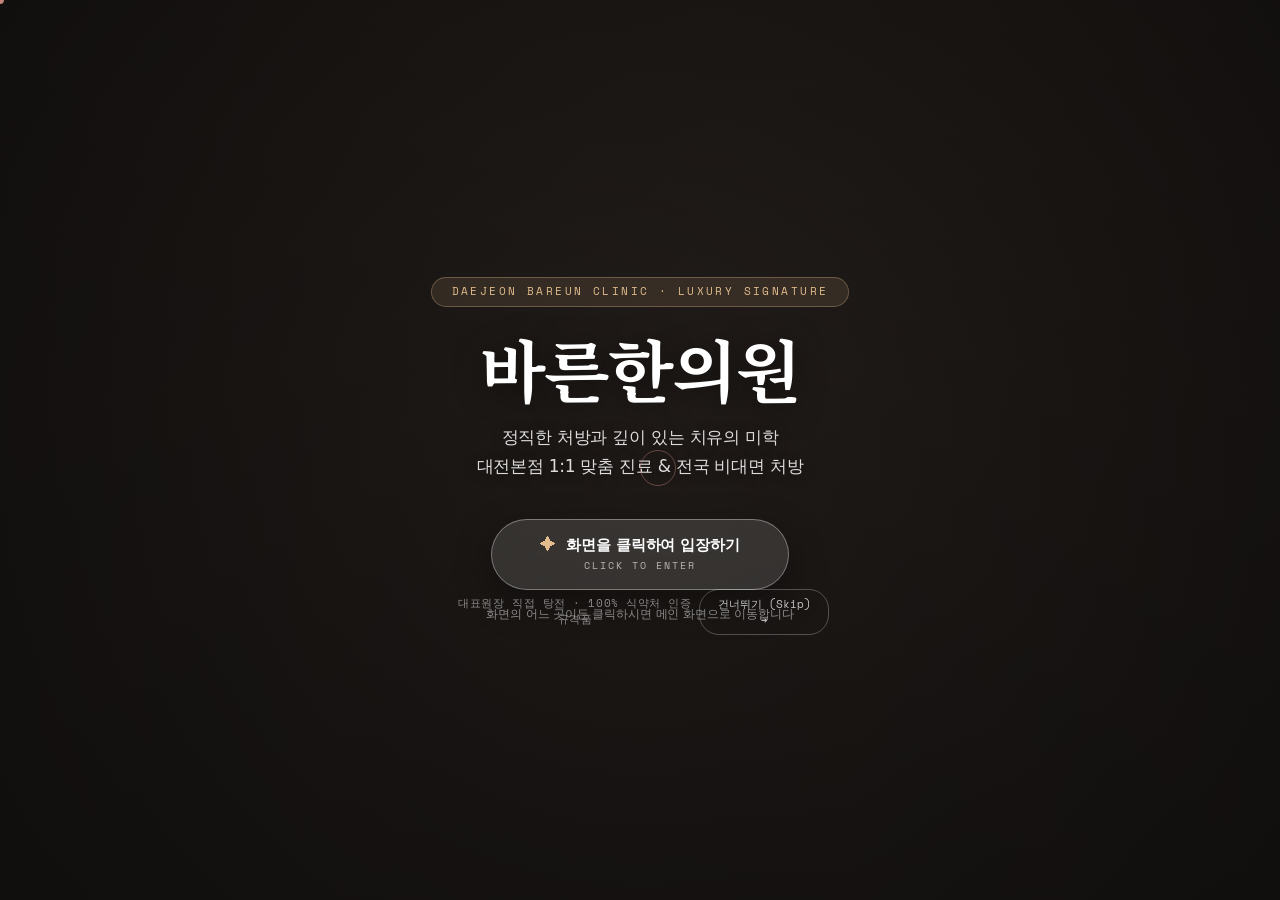
==== index.html @ 9ea1546a "feat: Bareun Clinic luxury homepage with cinematic video intro, responsive cards and Astra template" ====
<!DOCTYPE html>
<html lang="ko">
<head>
  <meta charset="UTF-8">
  <meta name="viewport" content="width=device-width, initial-scale=1.0">
  <title>바른한의원 대전본점 — BAREUN CLINIC High-End</title>
  <link rel="icon" href="https://framerusercontent.com/images/T9Y2v9h5BFE7g3Jmw9iWd4WngyQ.svg">
  
  <!-- Typography Fonts (Pretendard, Noto Serif KR, Space Grotesk, Space Mono) -->
  <link rel="preconnect" href="https://fonts.googleapis.com">
  <link rel="preconnect" href="https://fonts.gstatic.com" crossorigin>
  <link rel="stylesheet" as="style" crossorigin href="https://cdn.jsdelivr.net/gh/orioncactus/pretendard@v1.3.9/dist/web/static/pretendard.min.css" />
  <link href="https://fonts.googleapis.com/css2?family=Noto+Serif+KR:wght@400;500;600;700;900&family=Space+Grotesk:wght@400;500;600;700&family=Space+Mono:wght@400;700&display=swap" rel="stylesheet">
  
  <link rel="stylesheet" href="style.css">
</head>
<body class="theme-light">

  <!-- =========================================================================
       [인트로 전체화면 동영상 스플래시]
       메인 페이지 진입 전 동영상 재생 및 클릭 시 부드러운 전환
       ========================================================================= -->
  <section id="intro-splash" class="intro-splash" aria-label="바른한의원 시네마틱 인트로">
    <!-- 배경 비디오 레이어 -->
    <div class="intro-media-wrap">
      <video id="intro-video" class="intro-video" autoplay muted loop playsinline preload="auto">
        <source id="intro-video-src" src="http://bareunhaniwon.com/wp-content/uploads/2026/09/intro.mp4" type="video/mp4">
      </video>
      <div class="intro-overlay-scrim"></div>
    </div>

    <!-- 인트로 중앙 브랜드 & 입장 안내 -->
    <div class="intro-content">
      <div class="intro-badge-wrap">
        <span class="intro-badge">DAEJEON BAREUN CLINIC · LUXURY SIGNATURE</span>
      </div>

      <h1 class="intro-brand-title">바른한의원</h1>
      <p class="intro-brand-subtitle">
        정직한 처방과 깊이 있는 치유의 미학<br>
        대전본점 1:1 맞춤 진료 & 전국 비대면 처방
      </p>

      <div class="intro-action-zone">
        <button id="intro-enter-btn" class="intro-enter-btn" aria-label="메인 페이지로 입장하기">
          <div class="enter-main-row">
            <span class="enter-sparkle">✦</span>
            <span class="enter-text">화면을 클릭하여 입장하기</span>
          </div>
          <span class="enter-subtext">CLICK TO ENTER</span>
        </button>
        <p class="intro-instruction">화면의 어느 곳이든 클릭하시면 메인 화면으로 이동합니다</p>
      </div>

      <div class="intro-bottom-meta">
        <span class="intro-director">대표원장 직접 탕전 · 100% 식약처 인증 규격품</span>
        <button id="intro-skip-btn" class="intro-skip-btn">건너뛰기 (Skip) ➔</button>
      </div>
    </div>
  </section>

  <!-- Custom Difference Blend Mode Cursor -->
  <div id="custom-cursor" class="cursor"></div>
  <div id="cursor-follower" class="cursor-follower"></div>

  <!-- Ambient Atmospheric Glow (Warm & Feminine Luxury - No Grid Lines) -->
  <div class="ambient-glow-layer" aria-hidden="true">
    <div class="glow-orb glow-orb-1"></div>
    <div class="glow-orb glow-orb-2"></div>
    <div class="glow-orb glow-orb-3"></div>
  </div>

  <!-- Top Fixed HUD Header -->
  <header class="hud-header">
    <div class="header-left">
      <div class="brand-group">
        <a href="#" class="brand-title" data-hover="magnetic">바른한의원</a>
        <span class="hud-divider">/</span>
        <span class="hud-tag">대전본점 · BAREUN CLINIC</span>
      </div>
      <div class="hud-status">
        <span class="status-dot"></span>
        <span class="hud-tag">비대면 처방 접수 중 (Available)</span>
      </div>
    </div>

    <div class="header-right">
      <div class="hud-item time-widget" id="time-display" title="대전본점 현재 진료 시간">
        <span class="hud-label">DAEJEON</span>
        <span class="time-value" id="current-time">21:10</span>
      </div>
      
      <button class="hud-btn audio-toggle" id="audio-toggle" aria-label="Toggle sound">
        <span class="sound-wave">
          <span class="bar"></span>
          <span class="bar"></span>
          <span class="bar"></span>
        </span>
        <span class="audio-status-text">Sound: <strong id="audio-state">Off</strong></span>
      </button>

      <button class="hud-btn menu-btn" id="menu-toggle" aria-label="Open Menu">
        <span class="menu-text">진료 안내 & 예약</span>
        <div class="hamburger-icon">
          <span></span>
          <span></span>
        </div>
      </button>
    </div>
  </header>

  <!-- Main Viewport Canvas -->
  <main class="main-stage">
    
    <!-- Active Project Meta HUD (Floating Top Info) -->
    <section class="active-project-hud">
      <div class="project-hud-grid">
        <div class="hud-block project-index-block">
          <span class="hud-meta-label">Signature Care</span>
          <h2 class="active-index" id="active-index">/00</h2>
        </div>

        <div class="hud-block project-title-block">
          <span class="hud-meta-label" id="active-client">비대면 특화 다이어트 한약</span>
          <h1 class="active-title" id="active-title">식욕제로 다이어트</h1>
          <p class="active-role" id="active-role">비대면 1:1 맞춤 전화 처방 & 전국 당일 발송</p>
        </div>

        <div class="hud-block project-awards-block">
          <span class="hud-meta-label">Clinical Highlights</span>
          <div class="awards-ticker" id="active-awards">
            누적 처방 50,000건+ · 100% 개별 체질 맞춤 탕전 · 전국 비대면 진료 가능
          </div>
        </div>

        <div class="hud-block project-desc-block">
          <span class="hud-meta-label">Program <span id="active-year">TELEMEDICINE</span></span>
          <p class="active-description" id="active-desc">
            굶지 않고 자연스럽게 식탐을 억제하며 체질별 대사율을 끌어올리는 바른한의원만의 시그니처 다이어트 탕약. 내원 없이 전화 상담 후 집 앞까지 안전하게 직배송됩니다.
          </p>
        </div>
      </div>
    </section>

    <!-- Project Reel / Card Carousel -->
    <div class="carousel-container" id="carousel-container">
      <div class="carousel-track" id="carousel-track">
        <!-- Injected via JavaScript -->
      </div>
    </div>

    <!-- Carousel Controls & Scroll Prompt -->
    <div class="carousel-nav-dock">
      <button class="nav-arrow prev-btn" id="prev-btn" aria-label="이전 진료 과목">
        <svg width="18" height="18" viewBox="0 0 24 24" fill="none" stroke="currentColor" stroke-width="2">
          <path d="M19 12H5M12 19l-7-7 7-7"/>
        </svg>
      </button>
      
      <div class="carousel-progress-bar">
        <div class="progress-fill" id="progress-fill"></div>
      </div>

      <button class="nav-arrow next-btn" id="next-btn" aria-label="다음 진료 과목">
        <svg width="18" height="18" viewBox="0 0 24 24" fill="none" stroke="currentColor" stroke-width="2">
          <path d="M5 12h14M12 5l7 7-7 7"/>
        </svg>
      </button>
    </div>

  </main>

  <!-- Bottom Fixed HUD Footer -->
  <footer class="hud-footer">
    <div class="footer-left">
      <span class="counter-display">
        <span id="current-counter">01</span>
        <span class="counter-slash">/</span>
        <span id="total-counter">04</span>
      </span>
      <span class="hud-divider">·</span>
      <span class="scroll-hint">좌우 드래그 또는 방향키(←, →)로 시그니처 진료를 탐색하세요</span>
    </div>

    <div class="footer-center">
      <a href="https://naver.me/GBvNnIom" target="_blank" rel="noopener noreferrer" class="showreel-btn cta-glow" id="telemedicine-btn" data-hover="magnetic">
        <span class="play-icon">📝</span>
        <span>비대면 처방 신청서 작성 (네이버 폼) ↗</span>
      </a>
    </div>

    <div class="footer-right">
      <button type="button" class="contact-link" id="replay-intro-btn" data-hover="magnetic" style="background:none; border:none; cursor:pointer; font-family:inherit;">🎬 인트로 영상</button>
      <span class="hud-divider">·</span>
      <a href="https://pf.kakao.com/_ykxcLK" target="_blank" rel="noopener noreferrer" class="contact-link kakao-badge" data-hover="magnetic">카톡 1:1 상담 ↗</a>
      <span class="hud-divider">·</span>
      <a href="https://naver.me/5U1ELn8L" target="_blank" rel="noopener noreferrer" class="contact-link" data-hover="magnetic">네이버 플레이스 ↗</a>
    </div>
  </footer>

  <!-- Slide-in Menu & Consultation Drawer -->
  <aside class="menu-drawer" id="menu-drawer" aria-hidden="true">
    <div class="drawer-backdrop" id="drawer-backdrop"></div>
    <div class="drawer-content">
      
      <div class="drawer-header">
        <span class="drawer-badge">바른한의원 대전본점 진료 안내</span>
        <button class="close-btn" id="drawer-close" aria-label="닫기">
          <span>닫기</span>
          <span class="close-icon">✕</span>
        </button>
      </div>

      <div class="drawer-body">
        
        <!-- Left Column: Contact & Say Hi -->
        <div class="drawer-col contact-col">
          <h3 class="col-title">예약 & 빠른 상담</h3>
          
          <div class="contact-section">
            <span class="contact-sublabel">비대면 다이어트 한약 처방 접수</span>
            <a href="https://naver.me/GBvNnIom" target="_blank" rel="noopener noreferrer" class="huge-email" style="font-size: 20px; color: #000; text-decoration: underline;">
              👉 비대면 처방 신청서 (네이버 폼) ↗
            </a>
          </div>

          <div class="social-links-grid">
            <div class="social-group">
              <span class="group-title">공식 온라인 채널</span>
              <a href="https://pf.kakao.com/_ykxcLK" target="_blank" rel="noreferrer" class="social-link">
                💬 카카오톡 1:1 실시간 상담 (@바른한의원) ↗
              </a>
              <a href="https://naver.me/5U1ELn8L" target="_blank" rel="noreferrer" class="social-link">
                📍 네이버 플레이스 & 방문 예약 ↗
              </a>
            </div>

            <div class="social-group">
              <span class="group-title">원내 직접 상담</span>
              <a href="tel:042-488-1075" class="social-link" style="font-weight: 700; font-size: 15px;">
                📞 042-488-1075 (원내 유선 전화)
              </a>
            </div>

            <div class="social-group">
              <span class="group-title">대전본점 위치 & 주차</span>
              <a href="https://naver.me/5U1ELn8L" target="_blank" rel="noreferrer" class="social-link" style="font-weight: 400; line-height: 1.6; margin-top: 2px;">
                대전광역시 둔산동 중심상업지구<br>
                <strong style="text-decoration: underline; font-weight: 600;">[네이버 지도에서 길찾기 및 위치 확인 ↗]</strong><br>
                (전용 지하 주차장 2시간 무료 지원)
              </a>
            </div>
          </div>
        </div>

        <!-- Right Column: Credits & Meta -->
        <div class="drawer-col credits-col">
          <h3 class="col-title">진료 시간 & 원칙</h3>
          
          <ul class="credits-list">
            <li class="credit-item">
              <span class="credit-role">평일 진료 (야간진료)</span>
              <span class="credit-name">AM 09:30 — PM 08:00</span>
            </li>
            <li class="credit-item">
              <span class="credit-role">토·공휴일 진료</span>
              <span class="credit-name">AM 09:30 — PM 03:00 (점심시간 없음)</span>
            </li>
            <li class="credit-item">
              <span class="credit-role">일요일</span>
              <span class="credit-name">정기 휴진</span>
            </li>
            <li class="credit-item">
              <span class="credit-role">원내 탕전 원칙</span>
              <span class="credit-name">식약처 인증 규격품 100% 원장 직접 조제</span>
            </li>
            <li class="credit-item">
              <span class="credit-role">대표원장</span>
              <span class="credit-name">한의학 박사 1:1 책임 전담 진료</span>
            </li>
          </ul>

          <div class="drawer-footnote">
            <p>바른한의원 대전본점은 바른 의술과 정직한 처방을 지향합니다.</p>
            <p>© 2026 BAREUN CLINIC. All rights reserved.</p>
          </div>
        </div>

      </div>
    </div>
  </aside>

  <!-- Project Detail Modal -->
  <div class="project-modal" id="project-modal" aria-hidden="true">
    <div class="modal-backdrop" id="modal-backdrop"></div>
    <div class="modal-dialog">
      <button class="modal-close" id="modal-close" aria-label="닫기">✕</button>
      <div class="modal-body" id="modal-content">
        <!-- Injected dynamically -->
      </div>
    </div>
  </div>

  <script src="app.js"></script>
</body>
</html>
---- style.css ----
/* ==========================================================================
   BAREUN CLINIC (바른한의원 대전본점) FEMININE LUXURY WELLNESS STYLESHEET
   Warm Cashmere, Soft Rose Sand & Botanical Sage Palette (No Grid Lines)
   ========================================================================== */

/* @font-face from original huyml.co CDN assets */
@font-face {
  font-family: "BT Grotesk Medium";
  src: url("https://framerusercontent.com/assets/pczyWZYmicHp9LhGgMJo7tnDcHo.woff2") format("woff2");
  font-display: swap;
  font-style: normal;
  font-weight: 500;
}
@font-face {
  font-family: "BT Grotesk Regular";
  src: url("https://framerusercontent.com/assets/oDqinH2S9k4fMbGueYwREUmNFM.woff2") format("woff2");
  font-display: swap;
  font-style: normal;
  font-weight: 400;
}
@font-face {
  font-family: "BT Glyphius Regular";
  src: url("https://framerusercontent.com/assets/xirQ3g4Sv5q7MG0KvL1PiOOLLBA.woff2") format("woff2");
  font-display: swap;
  font-style: normal;
  font-weight: 400;
}

:root {
  /* Feminine Luxury Wellness Palette */
  --bg-primary: #F9F6F1;          /* 웜 캐시미어 아이보리 (따뜻하고 편안한 미색) */
  --bg-secondary: #F3ECE4;        /* 소프트 실크 리넨 */
  --bg-card: #FFFFFF;             /* 맑은 포슬린 화이트 */
  --text-main: #252220;           /* 딥 에스프레소 옵시디언 (차가운 블랙 대신 따뜻하고 묵직한 톤) */
  --text-muted: #665F58;          /* 웜 모카 토프 */
  --text-dim: #998F86;            /* 소프트 샌드 그레이 */
  
  /* Accent Colors */
  --accent-rose: #C2847A;         /* 소프트 더스티 로즈 (여성들이 선호하는 편안한 핑크-코랄빛) */
  --accent-sage: #526B59;         /* 오가닉 보태니컬 세이지 (자연 한방 원료 & 치유) */
  --accent-gold: #C09A67;         /* 샴페인 로즈골드 (황제 공진단의 품격) */
  --border-line: rgba(190, 175, 160, 0.22); /* 온화하고 섬세한 웜 헤어라인 */
  --border-strong: rgba(180, 150, 130, 0.35);
  
  --font-serif: "Noto Serif KR", "BT Glyphius Regular", Georgia, serif;
  --font-sans: "Pretendard", "BT Grotesk Medium", "BT Grotesk Regular", -apple-system, BlinkMacSystemFont, system-ui, Roboto, sans-serif;
  --font-mono: "Space Mono", "Courier New", monospace;

  --hud-height: 58px;
  --transition-smooth: cubic-bezier(0.16, 1, 0.3, 1);
}

/* Reset & Base Setup */
*, *::before, *::after {
  box-sizing: border-box;
  margin: 0;
  padding: 0;
  -webkit-font-smoothing: antialiased;
  -moz-osx-font-smoothing: grayscale;
}

html, body {
  width: 100%;
  height: 100%;
  overflow: hidden;
  background-color: var(--bg-primary);
  color: var(--text-main);
  font-family: var(--font-sans);
  font-size: 13px;
  line-height: 1.45;
  letter-spacing: -0.02em;
  user-select: none;
  cursor: default;
  word-break: keep-all;
}

/* ==========================================================================
   AMBIENT ATMOSPHERIC GLOW LAYER (NO COLD GRID LINES)
   ========================================================================== */
.ambient-glow-layer {
  position: fixed;
  top: 0;
  left: 0;
  width: 100%;
  height: 100%;
  pointer-events: none;
  z-index: 1;
  overflow: hidden;
}

.glow-orb {
  position: absolute;
  border-radius: 50%;
  filter: blur(80px);
  opacity: 0.65;
  pointer-events: none;
}

/* Warm Rose Sand Orb */
.glow-orb-1 {
  top: -10%;
  right: 15%;
  width: 600px;
  height: 600px;
  background: radial-gradient(circle, rgba(246, 227, 220, 0.8) 0%, rgba(246, 227, 220, 0) 70%);
  animation: floatOrb 18s ease-in-out infinite alternate;
}

/* Soft Botanical Sage Orb */
.glow-orb-2 {
  bottom: -15%;
  left: 10%;
  width: 650px;
  height: 650px;
  background: radial-gradient(circle, rgba(225, 236, 227, 0.7) 0%, rgba(225, 236, 227, 0) 70%);
  animation: floatOrb 22s ease-in-out infinite alternate-reverse;
}

/* Champagne Silk Center Glow */
.glow-orb-3 {
  top: 35%;
  left: 45%;
  width: 500px;
  height: 500px;
  background: radial-gradient(circle, rgba(254, 245, 235, 0.9) 0%, rgba(254, 245, 235, 0) 70%);
  animation: floatOrb 25s ease-in-out infinite alternate;
}

/* ==========================================================================
   CINEMATIC FULLSCREEN INTRO VIDEO SPLASH SCREEN
   ========================================================================== */
.intro-splash {
  position: fixed;
  top: 0;
  left: 0;
  width: 100vw;
  height: 100vh;
  z-index: 9500;
  display: flex;
  flex-direction: column;
  justify-content: center;
  align-items: center;
  background-color: #1A1614;
  overflow: hidden;
  cursor: pointer;
  transition: opacity 0.85s cubic-bezier(0.16, 1, 0.3, 1),
              transform 0.85s cubic-bezier(0.16, 1, 0.3, 1),
              filter 0.85s cubic-bezier(0.16, 1, 0.3, 1);
  user-select: none;
}

.intro-splash.leaving {
  opacity: 0;
  transform: scale(1.04);
  filter: blur(8px);
  pointer-events: none;
}

.intro-media-wrap {
  position: absolute;
  top: 0;
  left: 0;
  width: 100%;
  height: 100%;
  overflow: hidden;
  background: radial-gradient(circle at 60% 40%, #352B25 0%, #151210 100%);
  pointer-events: none;
}

.intro-video {
  position: absolute;
  top: 50%;
  left: 50%;
  min-width: 100%;
  min-height: 100%;
  width: auto;
  height: auto;
  transform: translate(-50%, -50%);
  object-fit: cover;
  opacity: 0.85;
  transition: opacity 1.2s ease;
}

.intro-overlay-scrim {
  position: absolute;
  top: 0;
  left: 0;
  width: 100%;
  height: 100%;
  background: radial-gradient(circle at center, rgba(30, 26, 24, 0.35) 0%, rgba(16, 14, 13, 0.82) 100%),
              linear-gradient(180deg, rgba(20, 18, 17, 0.3) 0%, rgba(20, 18, 17, 0.85) 100%);
}

.intro-content {
  position: relative;
  z-index: 2;
  display: flex;
  flex-direction: column;
  align-items: center;
  text-align: center;
  padding: 40px 24px;
  max-width: 820px;
  animation: introContentIn 1.1s cubic-bezier(0.16, 1, 0.3, 1) forwards;
}

@keyframes introContentIn {
  0% { opacity: 0; transform: translateY(24px) scale(0.98); }
  100% { opacity: 1; transform: translateY(0) scale(1); }
}

.intro-badge-wrap {
  margin-bottom: 22px;
}

.intro-badge {
  display: inline-block;
  font-family: var(--font-mono);
  font-size: 11px;
  letter-spacing: 0.22em;
  text-transform: uppercase;
  color: #E2BC8C;
  background: rgba(226, 188, 140, 0.12);
  border: 1px solid rgba(226, 188, 140, 0.32);
  padding: 6px 20px;
  border-radius: 30px;
  backdrop-filter: blur(8px);
}

.intro-brand-title {
  font-family: var(--font-serif);
  font-size: clamp(38px, 6vw, 68px);
  font-weight: 700;
  letter-spacing: -0.03em;
  color: #FFFFFF;
  line-height: 1.15;
  text-shadow: 0 4px 28px rgba(0, 0, 0, 0.55);
  margin-bottom: 16px;
}

.intro-brand-subtitle {
  font-family: var(--font-sans);
  font-size: clamp(14px, 1.8vw, 17px);
  color: rgba(255, 255, 255, 0.85);
  line-height: 1.7;
  font-weight: 400;
  margin-bottom: 38px;
  text-shadow: 0 2px 12px rgba(0, 0, 0, 0.5);
}

.intro-action-zone {
  display: flex;
  flex-direction: column;
  align-items: center;
  gap: 16px;
}

.intro-enter-btn {
  position: relative;
  display: inline-flex;
  flex-direction: column;
  align-items: center;
  justify-content: center;
  padding: 16px 48px;
  background: rgba(255, 255, 255, 0.12);
  backdrop-filter: blur(16px);
  border: 1px solid rgba(255, 255, 255, 0.35);
  border-radius: 50px;
  color: #FFFFFF;
  cursor: pointer;
  box-shadow: 0 12px 36px rgba(0, 0, 0, 0.35);
  transition: all 0.35s cubic-bezier(0.16, 1, 0.3, 1);
  animation: enterBtnPulse 2.6s infinite;
}

@keyframes enterBtnPulse {
  0%, 100% {
    box-shadow: 0 0 0 0 rgba(226, 188, 140, 0.45), 0 12px 36px rgba(0,0,0,0.35);
    border-color: rgba(226, 188, 140, 0.6);
  }
  50% {
    box-shadow: 0 0 0 18px rgba(226, 188, 140, 0), 0 16px 44px rgba(0,0,0,0.45);
    border-color: rgba(255, 255, 255, 0.85);
  }
}

.intro-enter-btn:hover {
  background: rgba(255, 255, 255, 0.22);
  transform: translateY(-2px) scale(1.02);
  border-color: #FFFFFF;
}

.enter-main-row {
  display: flex;
  align-items: center;
  gap: 10px;
}

.enter-sparkle {
  color: #E2BC8C;
  font-size: 16px;
}

.enter-text {
  font-family: var(--font-sans);
  font-size: 15px;
  font-weight: 600;
  letter-spacing: -0.01em;
}

.enter-subtext {
  font-family: var(--font-mono);
  font-size: 10px;
  letter-spacing: 0.2em;
  color: rgba(255, 255, 255, 0.65);
  margin-top: 3px;
  text-transform: uppercase;
}

.intro-instruction {
  font-family: var(--font-sans);
  font-size: 12px;
  color: rgba(255, 255, 255, 0.55);
  letter-spacing: -0.01em;
}

.intro-bottom-meta {
  position: absolute;
  bottom: 28px;
  left: 0;
  width: 100%;
  padding: 0 44px;
  display: flex;
  justify-content: space-between;
  align-items: center;
  font-family: var(--font-mono);
  font-size: 11px;
  color: rgba(255, 255, 255, 0.5);
  letter-spacing: 0.05em;
  pointer-events: auto;
}

.intro-skip-btn {
  background: none;
  border: 1px solid rgba(255, 255, 255, 0.25);
  color: rgba(255, 255, 255, 0.75);
  padding: 6px 16px;
  border-radius: 20px;
  font-size: 11px;
  font-family: var(--font-mono);
  cursor: pointer;
  transition: all 0.25s ease;
}

.intro-skip-btn:hover {
  background: rgba(255, 255, 255, 0.15);
  color: #FFFFFF;
  border-color: rgba(255, 255, 255, 0.6);
}

@media (max-width: 768px) {
  .intro-brand-title { font-size: 34px; }
  .intro-brand-subtitle { font-size: 13px; margin-bottom: 28px; }
  .intro-enter-btn { padding: 14px 34px; }
  .intro-bottom-meta {
    flex-direction: column;
    gap: 12px;
    bottom: 20px;
    padding: 0 20px;
    text-align: center;
  }
}

@keyframes floatOrb {
  0% { transform: translateY(0) scale(1); }
  50% { transform: translateY(30px) scale(1.08); }
  100% { transform: translateY(-20px) scale(0.96); }
}

/* ==========================================================================
   CUSTOM DIFFERENCE CURSOR
   ========================================================================== */
.cursor {
  position: fixed;
  top: 0;
  left: 0;
  width: 8px;
  height: 8px;
  background-color: var(--accent-rose);
  border-radius: 50%;
  pointer-events: none;
  z-index: 9999;
  transform: translate(-50%, -50%);
  transition: transform 0.1s ease-out, width 0.25s ease, height 0.25s ease, opacity 0.2s ease;
}

.cursor-follower {
  position: fixed;
  top: 0;
  left: 0;
  width: 36px;
  height: 36px;
  border: 1px solid rgba(194, 132, 122, 0.45);
  border-radius: 50%;
  pointer-events: none;
  z-index: 9998;
  transform: translate(-50%, -50%);
  transition: width 0.25s var(--transition-smooth), height 0.25s var(--transition-smooth), background-color 0.25s;
}

.cursor-hover .cursor {
  width: 12px;
  height: 12px;
  background-color: #000000;
}

.cursor-hover .cursor-follower {
  width: 58px;
  height: 58px;
  background-color: rgba(194, 132, 122, 0.12);
  border-color: var(--accent-rose);
}

/* ==========================================================================
   TOP FIXED HUD HEADER
   ========================================================================== */
.hud-header {
  position: fixed;
  top: 0;
  left: 0;
  right: 0;
  height: var(--hud-height);
  padding: 0 32px;
  display: flex;
  justify-content: space-between;
  align-items: center;
  z-index: 50;
  border-bottom: 1px solid var(--border-line);
  background: rgba(249, 246, 241, 0.88);
  backdrop-filter: blur(14px);
  -webkit-backdrop-filter: blur(14px);
}

.header-left, .header-right {
  display: flex;
  align-items: center;
  gap: 20px;
}

.brand-group {
  display: flex;
  align-items: center;
  gap: 10px;
}

.brand-title {
  font-family: var(--font-sans);
  font-weight: 800;
  font-size: 15px;
  letter-spacing: -0.03em;
  color: var(--text-main);
  text-decoration: none;
}

.hud-divider {
  color: var(--text-dim);
  font-size: 12px;
}

.hud-tag {
  font-size: 12px;
  color: var(--text-muted);
  font-family: var(--font-sans);
  font-weight: 500;
}

.hud-status {
  display: flex;
  align-items: center;
  gap: 6px;
  background: rgba(82, 107, 89, 0.08);
  padding: 3px 10px;
  border-radius: 12px;
  border: 1px solid rgba(82, 107, 89, 0.18);
}

.status-dot {
  width: 6px;
  height: 6px;
  background-color: var(--accent-sage);
  border-radius: 50%;
  box-shadow: 0 0 8px rgba(82, 107, 89, 0.6);
  animation: pulse-dot 2s infinite;
}

@keyframes pulse-dot {
  0% { transform: scale(0.95); opacity: 0.7; }
  50% { transform: scale(1.25); opacity: 1; }
  100% { transform: scale(0.95); opacity: 0.7; }
}

.time-widget {
  display: flex;
  align-items: center;
  gap: 6px;
  font-family: var(--font-mono);
  font-size: 11px;
  padding: 4px 10px;
  background: rgba(0, 0, 0, 0.03);
  border-radius: 4px;
  border: 1px solid var(--border-line);
}

.hud-label {
  color: var(--text-dim);
  font-size: 10px;
  letter-spacing: 0.05em;
  font-weight: 600;
}

.time-value {
  font-weight: 600;
  color: var(--text-main);
}

.hud-btn {
  background: rgba(255, 255, 255, 0.6);
  border: 1px solid var(--border-line);
  padding: 6px 14px;
  border-radius: 4px;
  font-family: var(--font-sans);
  font-size: 12px;
  font-weight: 600;
  color: var(--text-main);
  cursor: pointer;
  display: flex;
  align-items: center;
  gap: 8px;
  transition: all 0.2s ease;
}

.hud-btn:hover {
  background: var(--text-main);
  color: #FFFFFF;
  border-color: var(--text-main);
}

/* Audio wave bars */
.sound-wave {
  display: flex;
  align-items: flex-end;
  gap: 2px;
  height: 12px;
  width: 12px;
}

.sound-wave .bar {
  width: 2px;
  height: 100%;
  background: currentColor;
  border-radius: 1px;
  transform-origin: bottom;
  transform: scaleY(0.25);
  transition: transform 0.2s ease;
}

.audio-playing .sound-wave .bar:nth-child(1) {
  animation: soundBar 0.8s infinite alternate ease-in-out;
}
.audio-playing .sound-wave .bar:nth-child(2) {
  animation: soundBar 0.6s 0.2s infinite alternate ease-in-out;
}
.audio-playing .sound-wave .bar:nth-child(3) {
  animation: soundBar 1s 0.4s infinite alternate ease-in-out;
}

@keyframes soundBar {
  0% { transform: scaleY(0.2); }
  100% { transform: scaleY(1); }
}

.hamburger-icon {
  display: flex;
  flex-direction: column;
  gap: 4px;
  width: 14px;
}

.hamburger-icon span {
  display: block;
  height: 1.5px;
  width: 100%;
  background-color: currentColor;
  transition: transform 0.2s;
}

/* ==========================================================================
   MAIN STAGE VIEWPORT
   ========================================================================== */
.main-stage {
  position: relative;
  width: 100%;
  height: 100vh;
  padding-top: var(--hud-height);
  padding-bottom: 50px;
  display: flex;
  flex-direction: column;
  justify-content: space-between;
  z-index: 10;
}

/* Active Project Metadata Grid */
.active-project-hud {
  padding: 24px 32px 10px;
  width: 100%;
}

.project-hud-grid {
  display: grid;
  grid-template-columns: 140px 1.5fr 1.3fr 1.5fr;
  gap: 32px;
  align-items: flex-start;
  padding-bottom: 16px;
  border-bottom: 1px solid var(--border-line);
}

.hud-block {
  display: flex;
  flex-direction: column;
  gap: 6px;
}

.hud-meta-label {
  font-family: var(--font-mono);
  font-size: 10px;
  text-transform: uppercase;
  letter-spacing: 0.08em;
  color: var(--accent-rose);
  font-weight: 700;
}

.active-index {
  font-family: var(--font-mono);
  font-size: 28px;
  font-weight: 700;
  letter-spacing: -0.04em;
  color: var(--text-main);
}

.active-title {
  font-family: var(--font-serif);
  font-size: 32px;
  font-weight: 700;
  line-height: 1.18;
  letter-spacing: -0.03em;
  color: var(--text-main);
  transition: opacity 0.3s ease, transform 0.3s ease;
}

.active-role {
  font-size: 13px;
  color: var(--text-muted);
  font-weight: 500;
  margin-top: 2px;
}

.awards-ticker {
  font-family: var(--font-sans);
  font-size: 12px;
  line-height: 1.55;
  color: var(--text-main);
  background: rgba(255, 255, 255, 0.7);
  padding: 9px 14px;
  border-radius: 6px;
  border: 1px solid var(--border-line);
  font-weight: 500;
  box-shadow: 0 4px 12px rgba(180, 160, 140, 0.05);
}

.active-description {
  font-size: 13px;
  line-height: 1.65;
  color: var(--text-muted);
  max-width: 440px;
}

/* ==========================================================================
   PROJECT CAROUSEL (ELEVATED PORCELAIN CARDS)
   ========================================================================== */
.carousel-container {
  flex: 1;
  position: relative;
  display: flex;
  align-items: center;
  width: 100%;
  overflow: hidden;
  padding: 10px 0 20px;
}

.carousel-track {
  display: flex;
  gap: 28px;
  padding-left: 32px;
  transition: transform 0.6s var(--transition-smooth);
  will-change: transform;
}

.project-card {
  position: relative;
  flex: 0 0 420px;
  height: 400px;
  background-color: var(--bg-card);
  border-radius: 12px;
  overflow: hidden;
  cursor: pointer;
  border: 1px solid var(--border-line);
  transition: transform 0.5s var(--transition-smooth), box-shadow 0.5s var(--transition-smooth), border-color 0.3s;
  box-shadow: 0 16px 36px rgba(170, 150, 135, 0.1);
}

.project-card:hover {
  transform: translateY(-8px) scale(1.02);
  border-color: var(--accent-rose);
  box-shadow: 0 24px 50px rgba(170, 140, 125, 0.18);
}

.project-card.active {
  border: 2px solid var(--text-main);
  transform: translateY(-4px);
  box-shadow: 0 20px 45px rgba(170, 140, 125, 0.16);
}

.card-image-wrap {
  width: 100%;
  height: 100%;
  position: relative;
  overflow: hidden;
  background-color: #EDE8E2;
}

.card-img {
  width: 100%;
  height: 100%;
  object-fit: cover;
  transition: transform 0.8s var(--transition-smooth), filter 0.5s ease;
}

.project-card:hover .card-img {
  transform: scale(1.06);
}

/* Doctor Portrait Card Styling */
.doctor-wrap {
  background: linear-gradient(180deg, #EBE5DF 0%, #D8CFC7 100%);
  display: flex;
  align-items: flex-end;
  justify-content: center;
}

.doctor-img {
  object-fit: cover !important;
  object-position: top center !important;
}

/* Gongjindan Card Custom Fit Styling */
.gongjindan-card {
  background-color: #2E1911 !important;
  border-color: rgba(192, 154, 103, 0.45) !important;
}

.gongjindan-wrap {
  background: #2E1911 !important;
  display: flex;
  align-items: center;
  justify-content: center;
}

.gongjindan-img {
  object-fit: contain !important;
  width: 100% !important;
  height: 100% !important;
  padding: 6px 0;
  transition: transform 0.6s var(--transition-smooth);
}

.project-card:hover .gongjindan-img {
  transform: scale(1.05);
}

/* Hide duplicate title in card overlay since gongjindan artwork already has the title text */
.gongjindan-card .card-meta-bottom .card-title {
  display: none;
}
.gongjindan-card .card-meta-bottom .card-subtitle {
  color: #C09A67 !important;
  font-weight: 600;
  font-family: var(--font-mono);
  font-size: 11px;
  letter-spacing: 0.05em;
}

.card-overlay {
  position: absolute;
  top: 0;
  left: 0;
  right: 0;
  bottom: 0;
  background: linear-gradient(to top, rgba(25, 22, 20, 0.82) 0%, rgba(25, 22, 20, 0.05) 55%);
  display: flex;
  flex-direction: column;
  justify-content: space-between;
  padding: 24px;
  opacity: 0.95;
  transition: opacity 0.3s ease;
}

.card-badge-top,
.card-id-tag,
.card-year-tag {
  display: none !important;
}

.card-meta-bottom {
  display: flex;
  flex-direction: column;
  gap: 4px;
}

.card-title {
  font-family: var(--font-serif);
  font-size: 22px;
  color: #FFFFFF;
  letter-spacing: -0.02em;
  font-weight: 700;
}

.card-subtitle {
  font-size: 12px;
  color: rgba(255, 255, 255, 0.85);
  font-weight: 500;
}

/* ==========================================================================
   CAROUSEL DOCK & CONTROLS
   ========================================================================== */
.carousel-nav-dock {
  display: flex;
  align-items: center;
  justify-content: center;
  gap: 20px;
  padding: 6px 32px 16px;
}

.nav-arrow {
  width: 40px;
  height: 40px;
  border-radius: 50%;
  border: 1px solid var(--border-line);
  background: rgba(255, 255, 255, 0.9);
  backdrop-filter: blur(8px);
  display: flex;
  align-items: center;
  justify-content: center;
  color: var(--text-main);
  cursor: pointer;
  transition: all 0.2s ease;
  box-shadow: 0 4px 12px rgba(180, 160, 140, 0.1);
}

.nav-arrow:hover {
  background: var(--text-main);
  color: #FFFFFF;
  border-color: var(--text-main);
  transform: scale(1.08);
}

.carousel-progress-bar {
  width: 240px;
  height: 3px;
  background: rgba(180, 165, 150, 0.25);
  border-radius: 2px;
  overflow: hidden;
}

.progress-fill {
  width: 25%;
  height: 100%;
  background: var(--text-main);
  transition: width 0.3s var(--transition-smooth);
}

/* ==========================================================================
   BOTTOM FIXED HUD FOOTER
   ========================================================================== */
.hud-footer {
  position: fixed;
  bottom: 0;
  left: 0;
  right: 0;
  height: 48px;
  padding: 0 32px;
  display: flex;
  justify-content: space-between;
  align-items: center;
  border-top: 1px solid var(--border-line);
  background: rgba(249, 246, 241, 0.88);
  backdrop-filter: blur(14px);
  z-index: 50;
  font-size: 12px;
}

.footer-left, .footer-right {
  display: flex;
  align-items: center;
  gap: 12px;
}

.counter-display {
  font-family: var(--font-mono);
  font-weight: 700;
  font-size: 12px;
  letter-spacing: 0.05em;
}

.counter-slash {
  color: var(--text-dim);
  margin: 0 2px;
}

.scroll-hint {
  color: var(--text-muted);
  font-size: 11px;
}

.showreel-btn {
  background: var(--text-main);
  color: #FFFFFF !important;
  border: 1px solid var(--text-main);
  border-radius: 20px;
  padding: 5px 16px;
  font-family: var(--font-sans);
  font-size: 11px;
  font-weight: 600;
  cursor: pointer;
  display: flex;
  align-items: center;
  gap: 6px;
  transition: all 0.2s ease;
  box-shadow: 0 4px 14px rgba(37, 34, 32, 0.18);
  text-decoration: none !important;
}

.showreel-btn:hover {
  background: var(--accent-rose);
  border-color: var(--accent-rose);
  transform: translateY(-1px);
}

.play-icon {
  font-size: 10px;
}

.contact-link {
  color: var(--text-main);
  text-decoration: none;
  font-weight: 600;
  position: relative;
  font-size: 12px;
  transition: color 0.2s;
}

.contact-link:hover {
  color: var(--accent-rose);
}

.kakao-badge {
  color: #381E1F !important;
  background: rgba(254, 229, 0, 0.35);
  padding: 3px 9px;
  border-radius: 4px;
  border: 1px solid rgba(0, 0, 0, 0.08);
}
.kakao-badge:hover {
  background: rgba(254, 229, 0, 0.7);
}

/* ==========================================================================
   SLIDE-IN MENU & CONSULTATION DRAWER
   ========================================================================== */
.menu-drawer {
  position: fixed;
  top: 0;
  left: 0;
  width: 100vw;
  height: 100vh;
  z-index: 1000;
  pointer-events: none;
  visibility: hidden;
  transition: visibility 0.4s;
}

.menu-drawer.open {
  pointer-events: auto;
  visibility: visible;
}

.drawer-backdrop {
  position: absolute;
  top: 0;
  left: 0;
  width: 100%;
  height: 100%;
  background: rgba(35, 30, 26, 0.45);
  opacity: 0;
  transition: opacity 0.4s ease;
}

.menu-drawer.open .drawer-backdrop {
  opacity: 1;
}

.drawer-content {
  position: absolute;
  top: 0;
  right: 0;
  width: 720px;
  max-width: 92vw;
  height: 100%;
  background: #F8F5F0;
  box-shadow: -10px 0 45px rgba(35, 30, 26, 0.15);
  display: flex;
  flex-direction: column;
  transform: translateX(100%);
  transition: transform 0.5s var(--transition-smooth);
  padding: 38px 44px;
  overflow-y: auto;
}

.menu-drawer.open .drawer-content {
  transform: translateX(0);
}

.drawer-header {
  display: flex;
  justify-content: space-between;
  align-items: center;
  padding-bottom: 24px;
  border-bottom: 1px solid var(--border-line);
}

.drawer-badge {
  font-family: var(--font-mono);
  font-size: 11px;
  text-transform: uppercase;
  letter-spacing: 0.08em;
  color: var(--accent-rose);
  font-weight: 700;
}

.close-btn {
  background: none;
  border: 1px solid var(--border-line);
  padding: 6px 14px;
  border-radius: 4px;
  font-family: var(--font-sans);
  font-size: 12px;
  font-weight: 600;
  cursor: pointer;
  display: flex;
  align-items: center;
  gap: 8px;
  color: var(--text-main);
  transition: all 0.2s ease;
}

.close-btn:hover {
  background: var(--text-main);
  color: #FFFFFF;
}

.drawer-body {
  display: grid;
  grid-template-columns: 1.3fr 1fr;
  gap: 40px;
  padding-top: 36px;
  flex: 1;
}

.col-title {
  font-family: var(--font-serif);
  font-size: 24px;
  font-weight: 700;
  margin-bottom: 24px;
  color: var(--text-main);
}

.contact-section {
  display: flex;
  flex-direction: column;
  gap: 6px;
  margin-bottom: 32px;
}

.contact-sublabel {
  font-family: var(--font-mono);
  font-size: 10px;
  text-transform: uppercase;
  letter-spacing: 0.08em;
  color: var(--text-dim);
  font-weight: 600;
}

.huge-email {
  font-family: var(--font-mono);
  font-size: 24px;
  font-weight: 700;
  color: var(--text-main);
  text-decoration: none;
  letter-spacing: -0.02em;
}

.social-links-grid {
  display: flex;
  flex-direction: column;
  gap: 20px;
}

.social-group {
  display: flex;
  flex-direction: column;
  gap: 6px;
}

.group-title {
  font-family: var(--font-mono);
  font-size: 10px;
  text-transform: uppercase;
  letter-spacing: 0.08em;
  color: var(--accent-rose);
  font-weight: 700;
}

.social-link {
  font-size: 13px;
  font-weight: 600;
  color: var(--text-main);
  text-decoration: none;
  display: inline-block;
  transition: transform 0.2s ease, color 0.2s ease;
}

.social-link:hover {
  color: var(--accent-rose);
  transform: translateX(4px);
}

.credits-list {
  list-style: none;
  display: flex;
  flex-direction: column;
  gap: 16px;
  margin-bottom: 40px;
}

.credit-item {
  display: flex;
  flex-direction: column;
  gap: 3px;
  border-bottom: 1px solid var(--border-line);
  padding-bottom: 12px;
}

.credit-role {
  font-family: var(--font-mono);
  font-size: 10px;
  text-transform: uppercase;
  color: var(--text-dim);
  font-weight: 600;
}

.credit-name {
  font-size: 13px;
  font-weight: 600;
  color: var(--text-main);
}

.drawer-footnote {
  font-size: 11px;
  line-height: 1.6;
  color: var(--text-dim);
  border-top: 1px solid var(--border-line);
  padding-top: 20px;
}

/* ==========================================================================
   PROJECT DETAIL MODAL
   ========================================================================== */
.project-modal {
  position: fixed;
  top: 0;
  left: 0;
  width: 100vw;
  height: 100vh;
  z-index: 2000;
  pointer-events: none;
  visibility: hidden;
  transition: visibility 0.3s;
}

.project-modal.open {
  pointer-events: auto;
  visibility: visible;
}

.modal-backdrop {
  position: absolute;
  top: 0;
  left: 0;
  width: 100%;
  height: 100%;
  background: rgba(35, 30, 26, 0.55);
  backdrop-filter: blur(8px);
  opacity: 0;
  transition: opacity 0.3s;
}

.project-modal.open .modal-backdrop {
  opacity: 1;
}

.modal-dialog {
  position: absolute;
  top: 50%;
  left: 50%;
  transform: translate(-50%, -46%) scale(0.95);
  width: 900px;
  max-width: 90vw;
  max-height: 85vh;
  background: #FFFFFF;
  border-radius: 12px;
  overflow: hidden;
  box-shadow: 0 32px 64px rgba(35, 30, 26, 0.25);
  opacity: 0;
  display: flex;
  flex-direction: column;
}

.project-modal.open .modal-dialog {
  animation: modalSlideUp 0.45s cubic-bezier(0.19, 1, 0.22, 1) forwards;
}

@keyframes modalSlideUp {
  0% {
    transform: translate(-50%, -42%) scale(0.92);
    opacity: 0;
  }
  100% {
    transform: translate(-50%, -50%) scale(1);
    opacity: 1;
  }
}

.modal-close {
  position: absolute;
  top: 16px;
  right: 16px;
  width: 34px;
  height: 34px;
  background: rgba(35, 30, 26, 0.6);
  color: #FFFFFF;
  border: none;
  border-radius: 50%;
  font-size: 14px;
  cursor: pointer;
  z-index: 10;
  display: flex;
  align-items: center;
  justify-content: center;
  transition: background 0.2s;
}

.modal-close:hover {
  background: var(--text-main);
}

.modal-body {
  overflow-y: auto;
  display: flex;
  flex-direction: column;
}

.modal-hero-img {
  width: 100%;
  height: 400px;
  object-fit: cover;
}

.modal-info-panel {
  padding: 36px 44px;
  display: flex;
  flex-direction: column;
  gap: 18px;
  background: #FFFFFF;
}

.modal-meta-row {
  display: flex;
  gap: 20px;
  font-family: var(--font-mono);
  font-size: 11px;
  color: var(--accent-rose);
  text-transform: uppercase;
  font-weight: 700;
}

.modal-title {
  font-family: var(--font-serif);
  font-size: 34px;
  font-weight: 700;
  letter-spacing: -0.03em;
  color: var(--text-main);
}

.modal-desc {
  font-size: 15px;
  line-height: 1.7;
  color: #4A4440;
}

.modal-awards {
  background: #F8F5F1;
  padding: 14px 18px;
  border-radius: 8px;
  font-family: var(--font-sans);
  font-size: 13px;
  color: var(--text-main);
  font-weight: 600;
  border-left: 3px solid var(--accent-rose);
}

.modal-cta-group {
  display: flex;
  gap: 16px;
  margin-top: 10px;
}

.modal-cta-btn {
  padding: 13px 26px;
  border-radius: 6px;
  font-weight: 600;
  font-size: 13px;
  cursor: pointer;
  text-decoration: none;
  display: inline-flex;
  align-items: center;
  justify-content: center;
  gap: 8px;
  transition: all 0.2s ease;
}

.modal-cta-primary {
  background: var(--text-main);
  color: #FFFFFF;
}

.modal-cta-primary:hover {
  background: var(--accent-rose);
  transform: translateY(-1px);
}

.modal-cta-secondary {
  background: #F6F3EE;
  color: var(--text-main);
  border: 1px solid var(--border-line);
}

.modal-cta-secondary:hover {
  background: #ECE6DD;
}

/* ==========================================================================
   RESPONSIVE DESIGN (TABLET & MOBILE)
   ========================================================================== */
@media (max-width: 1024px) {
  .project-hud-grid {
    grid-template-columns: 80px 1fr 1fr;
  }
  .project-desc-block {
    grid-column: span 3;
    max-width: 100%;
  }
  .drawer-body {
    grid-template-columns: 1fr;
    gap: 30px;
  }
}

@media (max-width: 768px) {
  html, body {
    overflow-y: auto;
  }
  .hud-header {
    padding: 0 16px;
  }
  .brand-group span {
    display: none;
  }
  .time-widget {
    display: none;
  }
  .active-project-hud {
    padding: 16px;
  }
  .project-hud-grid {
    grid-template-columns: 1fr;
    gap: 16px;
  }
  .active-title {
    font-size: 24px;
  }
  .project-card {
    flex: 0 0 300px;
    height: 320px;
  }
  .hud-footer {
    padding: 0 16px;
  }
  .scroll-hint {
    display: none;
  }
}
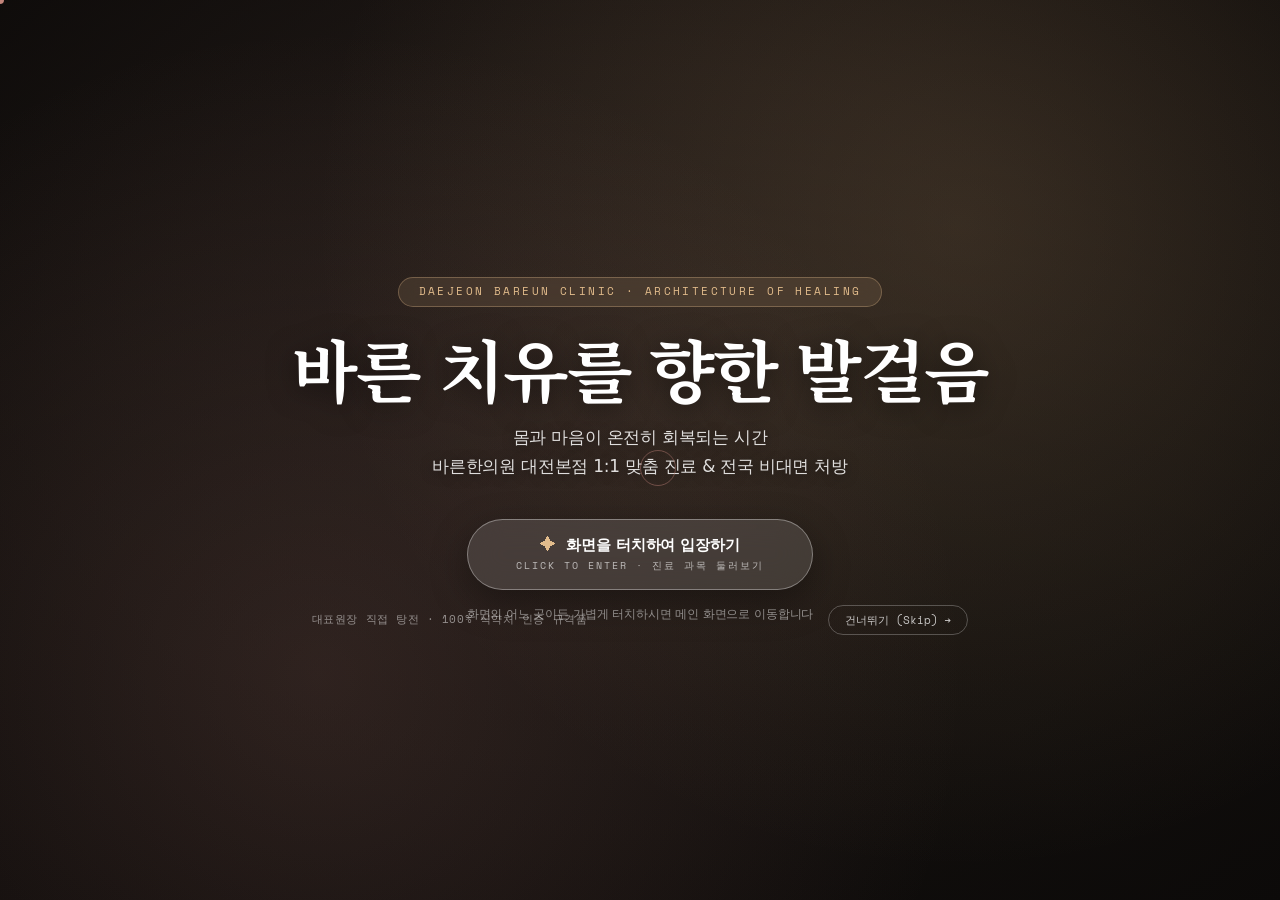
==== commit 00976183: "feat: integrate user clinic commuting video with 528Hz Solfeggio chime and seamless morph transition" ====
--- a/index.html
+++ b/index.html
@@ -24,7 +24,7 @@
     <!-- 배경 비디오 레이어 -->
     <div class="intro-media-wrap">
       <video id="intro-video" class="intro-video" autoplay muted loop playsinline preload="auto">
-        <source id="intro-video-src" src="http://bareunhaniwon.com/wp-content/uploads/2026/09/intro.mp4" type="video/mp4">
+        <source id="intro-video-src" src="http://bareunhaniwon.com/wp-content/uploads/2026/09/Person_commuting_to_medical_clinic_20260919204253-1.mp4" type="video/mp4">
       </video>
       <div class="intro-overlay-scrim"></div>
     </div>
@@ -32,24 +32,24 @@
     <!-- 인트로 중앙 브랜드 & 입장 안내 -->
     <div class="intro-content">
       <div class="intro-badge-wrap">
-        <span class="intro-badge">DAEJEON BAREUN CLINIC · LUXURY SIGNATURE</span>
-      </div>
-
-      <h1 class="intro-brand-title">바른한의원</h1>
+        <span class="intro-badge">DAEJEON BAREUN CLINIC · ARCHITECTURE OF HEALING</span>
+      </div>
+
+      <h1 class="intro-brand-title">바른 치유를 향한 발걸음</h1>
       <p class="intro-brand-subtitle">
-        정직한 처방과 깊이 있는 치유의 미학<br>
-        대전본점 1:1 맞춤 진료 & 전국 비대면 처방
+        몸과 마음이 온전히 회복되는 시간<br>
+        바른한의원 대전본점 1:1 맞춤 진료 & 전국 비대면 처방
       </p>
 
       <div class="intro-action-zone">
         <button id="intro-enter-btn" class="intro-enter-btn" aria-label="메인 페이지로 입장하기">
           <div class="enter-main-row">
             <span class="enter-sparkle">✦</span>
-            <span class="enter-text">화면을 클릭하여 입장하기</span>
-          </div>
-          <span class="enter-subtext">CLICK TO ENTER</span>
+            <span class="enter-text">화면을 터치하여 입장하기</span>
+          </div>
+          <span class="enter-subtext">CLICK TO ENTER · 진료 과목 둘러보기</span>
         </button>
-        <p class="intro-instruction">화면의 어느 곳이든 클릭하시면 메인 화면으로 이동합니다</p>
+        <p class="intro-instruction">화면의 어느 곳이든 가볍게 터치하시면 메인 화면으로 이동합니다</p>
       </div>
 
       <div class="intro-bottom-meta">
--- a/style.css
+++ b/style.css
@@ -140,20 +140,31 @@
   flex-direction: column;
   justify-content: center;
   align-items: center;
-  background-color: #1A1614;
+  background-color: #14110F;
   overflow: hidden;
   cursor: pointer;
-  transition: opacity 0.85s cubic-bezier(0.16, 1, 0.3, 1),
-              transform 0.85s cubic-bezier(0.16, 1, 0.3, 1),
-              filter 0.85s cubic-bezier(0.16, 1, 0.3, 1);
+  transition: opacity 0.95s cubic-bezier(0.16, 1, 0.3, 1),
+              transform 0.95s cubic-bezier(0.16, 1, 0.3, 1),
+              filter 0.95s cubic-bezier(0.16, 1, 0.3, 1);
   user-select: none;
 }
 
 .intro-splash.leaving {
   opacity: 0;
-  transform: scale(1.04);
-  filter: blur(8px);
+  transform: scale(1.06);
+  filter: blur(14px);
   pointer-events: none;
+}
+
+.intro-splash.leaving .intro-video {
+  transform: translate(-50%, -50%) scale(1.12);
+  filter: brightness(1.15) blur(10px);
+}
+
+.intro-splash.leaving .intro-content {
+  transform: translateY(-24px) scale(0.96);
+  opacity: 0;
+  transition: transform 0.7s cubic-bezier(0.16, 1, 0.3, 1), opacity 0.5s ease;
 }
 
 .intro-media-wrap {
@@ -163,7 +174,19 @@
   width: 100%;
   height: 100%;
   overflow: hidden;
-  background: radial-gradient(circle at 60% 40%, #352B25 0%, #151210 100%);
+  background: radial-gradient(circle at 60% 40%, #2E2520 0%, #120F0D 100%);
+  pointer-events: none;
+}
+
+.intro-media-wrap::after {
+  content: "";
+  position: absolute;
+  top: 0;
+  left: 0;
+  width: 100%;
+  height: 100%;
+  background: radial-gradient(circle at 25% 75%, rgba(194, 132, 122, 0.16) 0%, transparent 55%),
+              radial-gradient(circle at 75% 25%, rgba(192, 154, 103, 0.16) 0%, transparent 55%);
   pointer-events: none;
 }
 
@@ -175,10 +198,11 @@
   min-height: 100%;
   width: auto;
   height: auto;
-  transform: translate(-50%, -50%);
+  transform: translate(-50%, -50%) scale(1.02);
   object-fit: cover;
-  opacity: 0.85;
-  transition: opacity 1.2s ease;
+  opacity: 0.9;
+  filter: brightness(0.92) contrast(1.06) saturate(1.08);
+  transition: transform 1.2s cubic-bezier(0.16, 1, 0.3, 1), opacity 1.2s ease, filter 1s ease;
 }
 
 .intro-overlay-scrim {
@@ -187,8 +211,8 @@
   left: 0;
   width: 100%;
   height: 100%;
-  background: radial-gradient(circle at center, rgba(30, 26, 24, 0.35) 0%, rgba(16, 14, 13, 0.82) 100%),
-              linear-gradient(180deg, rgba(20, 18, 17, 0.3) 0%, rgba(20, 18, 17, 0.85) 100%);
+  background: radial-gradient(ellipse at 50% 50%, rgba(30, 26, 24, 0.22) 0%, rgba(18, 15, 13, 0.6) 60%, rgba(12, 10, 9, 0.9) 100%),
+              linear-gradient(180deg, rgba(194, 132, 122, 0.1) 0%, rgba(18, 15, 13, 0.45) 50%, rgba(12, 10, 9, 0.92) 100%);
 }
 
 .intro-content {
@@ -694,6 +718,14 @@
   width: 100%;
   overflow: hidden;
   padding: 10px 0 20px;
+  touch-action: pan-y;
+  cursor: grab;
+  user-select: none;
+  -webkit-user-select: none;
+}
+
+.carousel-container.is-dragging {
+  cursor: grabbing;
 }
 
 .carousel-track {
@@ -702,6 +734,16 @@
   padding-left: 32px;
   transition: transform 0.6s var(--transition-smooth);
   will-change: transform;
+}
+
+.carousel-track.is-dragging {
+  transition: none !important;
+}
+
+.card-img {
+  -webkit-user-drag: none;
+  user-select: none;
+  pointer-events: none;
 }
 
 .project-card {
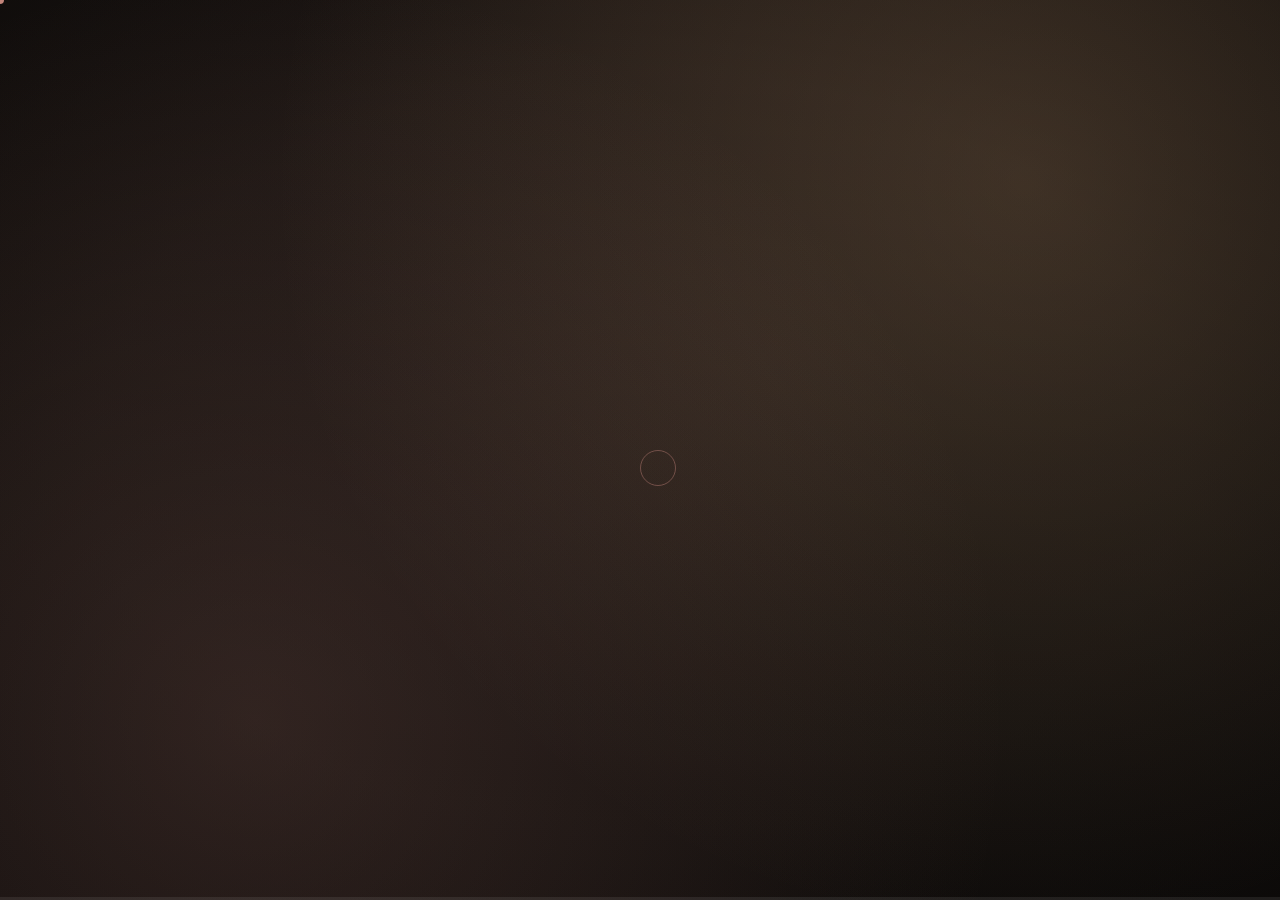
==== commit 951a19ad: "feat(intro): cinematic delayed bloom reveal on video end, remove skip button, art luxury styling" ====
--- a/index.html
+++ b/index.html
@@ -23,38 +23,50 @@
   <section id="intro-splash" class="intro-splash" aria-label="바른한의원 시네마틱 인트로">
     <!-- 배경 비디오 레이어 -->
     <div class="intro-media-wrap">
-      <video id="intro-video" class="intro-video" autoplay muted loop playsinline preload="auto">
+      <video id="intro-video" class="intro-video" autoplay muted playsinline preload="auto">
         <source id="intro-video-src" src="http://bareunhaniwon.com/wp-content/uploads/2026/09/Person_commuting_to_medical_clinic_20260919204253-1.mp4" type="video/mp4">
       </video>
       <div class="intro-overlay-scrim"></div>
     </div>
 
-    <!-- 인트로 중앙 브랜드 & 입장 안내 -->
+    <!-- 하단 샴페인 골드 프로그레스 바 (영상 진행 표시) -->
+    <div class="intro-progress-bar" aria-hidden="true">
+      <div id="intro-progress-fill" class="intro-progress-fill"></div>
+    </div>
+
+    <!-- 인트로 중앙 브랜드 & 예술적 타이포그래피 (영상 종료 시 애니메이션으로 등장) -->
     <div class="intro-content">
       <div class="intro-badge-wrap">
-        <span class="intro-badge">DAEJEON BAREUN CLINIC · ARCHITECTURE OF HEALING</span>
-      </div>
-
-      <h1 class="intro-brand-title">바른 치유를 향한 발걸음</h1>
+        <span class="intro-badge">THE ARCHITECTURE OF HEALING · EST. 2026</span>
+      </div>
+
+      <div class="intro-brand-korean">바 른 한 의 원</div>
+
+      <h1 class="intro-brand-title">온전한 쉼, 바른 치유의 시작</h1>
+
       <p class="intro-brand-subtitle">
-        몸과 마음이 온전히 회복되는 시간<br>
-        바른한의원 대전본점 1:1 맞춤 진료 & 전국 비대면 처방
+        지친 일상을 비우고 본연의 생명력을 채우는 온화한 공간<br>
+        <span class="subtitle-accent">대전본점 1:1 체질 맞춤 탕전</span> · <span class="subtitle-accent">전국 안심 비대면 처방</span>
       </p>
 
       <div class="intro-action-zone">
-        <button id="intro-enter-btn" class="intro-enter-btn" aria-label="메인 페이지로 입장하기">
+        <button id="intro-enter-btn" class="intro-enter-btn" aria-label="공간으로 입장하기">
           <div class="enter-main-row">
             <span class="enter-sparkle">✦</span>
-            <span class="enter-text">화면을 터치하여 입장하기</span>
-          </div>
-          <span class="enter-subtext">CLICK TO ENTER · 진료 과목 둘러보기</span>
+            <span class="enter-text">공간으로 입장하기</span>
+            <span class="enter-arrow">➔</span>
+          </div>
+          <span class="enter-subtext">ENTER THE SANCTUARY · 대전 바른한의원</span>
         </button>
-        <p class="intro-instruction">화면의 어느 곳이든 가볍게 터치하시면 메인 화면으로 이동합니다</p>
+        <p class="intro-instruction">화면의 어느 곳이든 가볍게 터치하시면 메인 공간으로 이동합니다</p>
       </div>
 
       <div class="intro-bottom-meta">
-        <span class="intro-director">대표원장 직접 탕전 · 100% 식약처 인증 규격품</span>
-        <button id="intro-skip-btn" class="intro-skip-btn">건너뛰기 (Skip) ➔</button>
+        <span class="intro-meta-item">대전본점 원내 맞춤 탕전</span>
+        <span class="intro-meta-dot">·</span>
+        <span class="intro-meta-item">식약처 CITES 정품 인증</span>
+        <span class="intro-meta-dot">·</span>
+        <span class="intro-meta-item">평생 주치의 케어</span>
       </div>
     </div>
   </section>
--- a/style.css
+++ b/style.css
@@ -140,31 +140,31 @@
   flex-direction: column;
   justify-content: center;
   align-items: center;
-  background-color: #14110F;
+  background-color: #120F0D;
   overflow: hidden;
   cursor: pointer;
-  transition: opacity 0.95s cubic-bezier(0.16, 1, 0.3, 1),
-              transform 0.95s cubic-bezier(0.16, 1, 0.3, 1),
-              filter 0.95s cubic-bezier(0.16, 1, 0.3, 1);
+  transition: opacity 1s cubic-bezier(0.16, 1, 0.3, 1),
+              transform 1s cubic-bezier(0.16, 1, 0.3, 1),
+              filter 1s cubic-bezier(0.16, 1, 0.3, 1);
   user-select: none;
 }
 
 .intro-splash.leaving {
   opacity: 0;
-  transform: scale(1.06);
-  filter: blur(14px);
+  transform: scale(1.05);
+  filter: blur(16px);
   pointer-events: none;
 }
 
 .intro-splash.leaving .intro-video {
   transform: translate(-50%, -50%) scale(1.12);
-  filter: brightness(1.15) blur(10px);
+  filter: brightness(1.1) blur(12px);
 }
 
 .intro-splash.leaving .intro-content {
   transform: translateY(-24px) scale(0.96);
   opacity: 0;
-  transition: transform 0.7s cubic-bezier(0.16, 1, 0.3, 1), opacity 0.5s ease;
+  transition: transform 0.6s cubic-bezier(0.16, 1, 0.3, 1), opacity 0.5s ease;
 }
 
 .intro-media-wrap {
@@ -174,7 +174,7 @@
   width: 100%;
   height: 100%;
   overflow: hidden;
-  background: radial-gradient(circle at 60% 40%, #2E2520 0%, #120F0D 100%);
+  background: radial-gradient(circle at 60% 40%, #2A211D 0%, #100D0B 100%);
   pointer-events: none;
 }
 
@@ -185,8 +185,8 @@
   left: 0;
   width: 100%;
   height: 100%;
-  background: radial-gradient(circle at 25% 75%, rgba(194, 132, 122, 0.16) 0%, transparent 55%),
-              radial-gradient(circle at 75% 25%, rgba(192, 154, 103, 0.16) 0%, transparent 55%);
+  background: radial-gradient(circle at 20% 80%, rgba(194, 132, 122, 0.18) 0%, transparent 60%),
+              radial-gradient(circle at 80% 20%, rgba(214, 168, 116, 0.18) 0%, transparent 60%);
   pointer-events: none;
 }
 
@@ -198,11 +198,11 @@
   min-height: 100%;
   width: auto;
   height: auto;
-  transform: translate(-50%, -50%) scale(1.02);
+  transform: translate(-50%, -50%) scale(1.01);
   object-fit: cover;
-  opacity: 0.9;
-  filter: brightness(0.92) contrast(1.06) saturate(1.08);
-  transition: transform 1.2s cubic-bezier(0.16, 1, 0.3, 1), opacity 1.2s ease, filter 1s ease;
+  opacity: 0.94;
+  filter: brightness(0.92) contrast(1.05) saturate(1.06);
+  transition: transform 1.4s cubic-bezier(0.16, 1, 0.3, 1), filter 1.4s cubic-bezier(0.16, 1, 0.3, 1), opacity 1s ease;
 }
 
 .intro-overlay-scrim {
@@ -211,10 +211,36 @@
   left: 0;
   width: 100%;
   height: 100%;
-  background: radial-gradient(ellipse at 50% 50%, rgba(30, 26, 24, 0.22) 0%, rgba(18, 15, 13, 0.6) 60%, rgba(12, 10, 9, 0.9) 100%),
-              linear-gradient(180deg, rgba(194, 132, 122, 0.1) 0%, rgba(18, 15, 13, 0.45) 50%, rgba(12, 10, 9, 0.92) 100%);
-}
-
+  background: radial-gradient(ellipse at 50% 50%, rgba(18, 15, 13, 0.15) 0%, rgba(18, 15, 13, 0.45) 60%, rgba(12, 10, 9, 0.8) 100%),
+              linear-gradient(180deg, rgba(194, 132, 122, 0.08) 0%, rgba(18, 15, 13, 0.35) 50%, rgba(12, 10, 9, 0.85) 100%);
+  transition: background 1.4s ease;
+}
+
+/* 하단 샴페인 골드 헤어라인 프로그레스 바 */
+.intro-progress-bar {
+  position: absolute;
+  bottom: 0;
+  left: 0;
+  width: 100%;
+  height: 3px;
+  background: rgba(255, 255, 255, 0.08);
+  z-index: 4;
+  pointer-events: none;
+  overflow: hidden;
+  transition: opacity 0.8s ease;
+}
+
+.intro-progress-fill {
+  width: 0%;
+  height: 100%;
+  background: linear-gradient(90deg, #C2847A 0%, #D6A874 50%, #F5EFEB 100%);
+  box-shadow: 0 0 10px rgba(214, 168, 116, 0.85);
+  transition: width 0.15s linear;
+}
+
+/* --------------------------------------------------------------------------
+   INTRO CONTENT: HIDDEN DURING VIDEO, BLOOMS AFTER VIDEO ENDS
+   -------------------------------------------------------------------------- */
 .intro-content {
   position: relative;
   z-index: 2;
@@ -223,128 +249,14 @@
   align-items: center;
   text-align: center;
   padding: 40px 24px;
-  max-width: 820px;
-  animation: introContentIn 1.1s cubic-bezier(0.16, 1, 0.3, 1) forwards;
-}
-
-@keyframes introContentIn {
-  0% { opacity: 0; transform: translateY(24px) scale(0.98); }
-  100% { opacity: 1; transform: translateY(0) scale(1); }
-}
-
-.intro-badge-wrap {
-  margin-bottom: 22px;
-}
-
-.intro-badge {
-  display: inline-block;
-  font-family: var(--font-mono);
-  font-size: 11px;
-  letter-spacing: 0.22em;
-  text-transform: uppercase;
-  color: #E2BC8C;
-  background: rgba(226, 188, 140, 0.12);
-  border: 1px solid rgba(226, 188, 140, 0.32);
-  padding: 6px 20px;
-  border-radius: 30px;
-  backdrop-filter: blur(8px);
-}
-
-.intro-brand-title {
-  font-family: var(--font-serif);
-  font-size: clamp(38px, 6vw, 68px);
-  font-weight: 700;
-  letter-spacing: -0.03em;
-  color: #FFFFFF;
-  line-height: 1.15;
-  text-shadow: 0 4px 28px rgba(0, 0, 0, 0.55);
-  margin-bottom: 16px;
-}
-
-.intro-brand-subtitle {
-  font-family: var(--font-sans);
-  font-size: clamp(14px, 1.8vw, 17px);
-  color: rgba(255, 255, 255, 0.85);
-  line-height: 1.7;
-  font-weight: 400;
-  margin-bottom: 38px;
-  text-shadow: 0 2px 12px rgba(0, 0, 0, 0.5);
-}
-
-.intro-action-zone {
-  display: flex;
-  flex-direction: column;
-  align-items: center;
-  gap: 16px;
-}
-
-.intro-enter-btn {
-  position: relative;
-  display: inline-flex;
-  flex-direction: column;
-  align-items: center;
-  justify-content: center;
-  padding: 16px 48px;
-  background: rgba(255, 255, 255, 0.12);
-  backdrop-filter: blur(16px);
-  border: 1px solid rgba(255, 255, 255, 0.35);
-  border-radius: 50px;
-  color: #FFFFFF;
-  cursor: pointer;
-  box-shadow: 0 12px 36px rgba(0, 0, 0, 0.35);
-  transition: all 0.35s cubic-bezier(0.16, 1, 0.3, 1);
-  animation: enterBtnPulse 2.6s infinite;
-}
-
-@keyframes enterBtnPulse {
-  0%, 100% {
-    box-shadow: 0 0 0 0 rgba(226, 188, 140, 0.45), 0 12px 36px rgba(0,0,0,0.35);
-    border-color: rgba(226, 188, 140, 0.6);
-  }
-  50% {
-    box-shadow: 0 0 0 18px rgba(226, 188, 140, 0), 0 16px 44px rgba(0,0,0,0.45);
-    border-color: rgba(255, 255, 255, 0.85);
-  }
-}
-
-.intro-enter-btn:hover {
-  background: rgba(255, 255, 255, 0.22);
-  transform: translateY(-2px) scale(1.02);
-  border-color: #FFFFFF;
-}
-
-.enter-main-row {
-  display: flex;
-  align-items: center;
-  gap: 10px;
-}
-
-.enter-sparkle {
-  color: #E2BC8C;
-  font-size: 16px;
-}
-
-.enter-text {
-  font-family: var(--font-sans);
-  font-size: 15px;
-  font-weight: 600;
-  letter-spacing: -0.01em;
-}
-
-.enter-subtext {
-  font-family: var(--font-mono);
-  font-size: 10px;
-  letter-spacing: 0.2em;
-  color: rgba(255, 255, 255, 0.65);
-  margin-top: 3px;
-  text-transform: uppercase;
-}
-
-.intro-instruction {
-  font-family: var(--font-sans);
-  font-size: 12px;
-  color: rgba(255, 255, 255, 0.55);
-  letter-spacing: -0.01em;
+  max-width: 860px;
+  opacity: 0;
+  pointer-events: none;
+  transform: translateY(32px) scale(0.97);
+  filter: blur(12px);
+  transition: opacity 1.2s cubic-bezier(0.16, 1, 0.3, 1),
+              transform 1.2s cubic-bezier(0.16, 1, 0.3, 1),
+              filter 1.2s cubic-bezier(0.16, 1, 0.3, 1);
 }
 
 .intro-bottom-meta {
@@ -352,45 +264,277 @@
   bottom: 28px;
   left: 0;
   width: 100%;
-  padding: 0 44px;
-  display: flex;
-  justify-content: space-between;
-  align-items: center;
+  display: flex;
+  justify-content: center;
+  align-items: center;
+  gap: 14px;
   font-family: var(--font-mono);
   font-size: 11px;
-  color: rgba(255, 255, 255, 0.5);
-  letter-spacing: 0.05em;
+  color: rgba(226, 194, 164, 0.55);
+  letter-spacing: 0.12em;
+  text-transform: uppercase;
+  pointer-events: none;
+  opacity: 0;
+  transform: translateY(12px);
+  transition: opacity 1s ease, transform 1s cubic-bezier(0.16, 1, 0.3, 1);
+}
+
+/* --------------------------------------------------------------------------
+   STATE: .video-ended
+   영상 종료(또는 영상 중 터치) 시 트리거되는 극적 아트 연출
+   -------------------------------------------------------------------------- */
+.intro-splash.video-ended .intro-video {
+  transform: translate(-50%, -50%) scale(1.035);
+  filter: brightness(0.64) contrast(1.06) saturate(1.04) blur(3px);
+}
+
+.intro-splash.video-ended .intro-overlay-scrim {
+  background: radial-gradient(ellipse at 50% 50%, rgba(20, 17, 15, 0.4) 0%, rgba(18, 15, 13, 0.76) 60%, rgba(12, 10, 9, 0.94) 100%),
+              linear-gradient(180deg, rgba(194, 132, 122, 0.14) 0%, rgba(18, 15, 13, 0.65) 50%, rgba(12, 10, 9, 0.95) 100%);
+}
+
+.intro-splash.video-ended .intro-progress-bar {
+  opacity: 0;
+}
+
+.intro-splash.video-ended .intro-content {
+  opacity: 1;
   pointer-events: auto;
-}
-
-.intro-skip-btn {
-  background: none;
-  border: 1px solid rgba(255, 255, 255, 0.25);
-  color: rgba(255, 255, 255, 0.75);
-  padding: 6px 16px;
-  border-radius: 20px;
+  transform: translateY(0) scale(1);
+  filter: blur(0);
+}
+
+.intro-splash.video-ended .intro-bottom-meta {
+  opacity: 1;
+  transform: translateY(0);
+  transition-delay: 0.85s;
+}
+
+/* Staggered artistic entrance animations */
+.intro-splash.video-ended .intro-badge-wrap {
+  animation: artFadeUp 1s cubic-bezier(0.16, 1, 0.3, 1) 0.1s both;
+}
+
+.intro-splash.video-ended .intro-brand-korean {
+  animation: artFadeUp 1s cubic-bezier(0.16, 1, 0.3, 1) 0.25s both;
+}
+
+.intro-splash.video-ended .intro-brand-title {
+  animation: artBloomUp 1.2s cubic-bezier(0.16, 1, 0.3, 1) 0.4s both;
+}
+
+.intro-splash.video-ended .intro-brand-subtitle {
+  animation: artFadeUp 1.1s cubic-bezier(0.16, 1, 0.3, 1) 0.58s both;
+}
+
+.intro-splash.video-ended .intro-action-zone {
+  animation: artBloomUp 1.2s cubic-bezier(0.16, 1, 0.3, 1) 0.75s both;
+}
+
+@keyframes artFadeUp {
+  0% {
+    opacity: 0;
+    transform: translateY(20px);
+  }
+  100% {
+    opacity: 1;
+    transform: translateY(0);
+  }
+}
+
+@keyframes artBloomUp {
+  0% {
+    opacity: 0;
+    transform: translateY(28px) scale(0.96);
+    filter: blur(10px);
+  }
+  100% {
+    opacity: 1;
+    transform: translateY(0) scale(1);
+    filter: blur(0);
+  }
+}
+
+/* --------------------------------------------------------------------------
+   ARTISTIC TYPOGRAPHY & COLOR PALETTE ("아트" PERSONA)
+   -------------------------------------------------------------------------- */
+.intro-badge-wrap {
+  margin-bottom: 20px;
+}
+
+.intro-badge {
+  display: inline-block;
+  font-family: var(--font-mono);
   font-size: 11px;
+  letter-spacing: 0.28em;
+  text-transform: uppercase;
+  color: #E2C2A4;
+  background: rgba(226, 194, 164, 0.08);
+  border: 1px solid rgba(226, 194, 164, 0.32);
+  padding: 6px 22px;
+  border-radius: 40px;
+  backdrop-filter: blur(12px);
+  -webkit-backdrop-filter: blur(12px);
+  box-shadow: 0 4px 18px rgba(0, 0, 0, 0.25);
+}
+
+.intro-brand-korean {
+  font-family: var(--font-serif);
+  font-size: clamp(13px, 1.6vw, 15px);
+  font-weight: 500;
+  letter-spacing: 0.65em;
+  text-indent: 0.65em;
+  color: #D6A874;
+  margin-bottom: 14px;
+  text-shadow: 0 0 20px rgba(214, 168, 116, 0.45);
+}
+
+.intro-brand-title {
+  font-family: var(--font-serif);
+  font-size: clamp(34px, 5.5vw, 64px);
+  font-weight: 600;
+  letter-spacing: -0.025em;
+  line-height: 1.2;
+  margin-bottom: 18px;
+  background: linear-gradient(135deg, #FFFFFF 0%, #FAF6F0 40%, #E2C2A4 100%);
+  -webkit-background-clip: text;
+  -webkit-text-fill-color: transparent;
+  text-shadow: 0 8px 36px rgba(0, 0, 0, 0.65);
+}
+
+.intro-brand-subtitle {
+  font-family: var(--font-sans);
+  font-size: clamp(14px, 1.8vw, 17px);
+  font-weight: 300;
+  line-height: 1.8;
+  color: rgba(249, 246, 241, 0.9);
+  margin-bottom: 38px;
+  text-shadow: 0 2px 16px rgba(0, 0, 0, 0.6);
+}
+
+.subtitle-accent {
+  color: #F5EFEB;
+  font-weight: 500;
+  border-bottom: 1px dotted rgba(226, 194, 164, 0.55);
+  padding-bottom: 1px;
+}
+
+.intro-action-zone {
+  display: flex;
+  flex-direction: column;
+  align-items: center;
+  gap: 16px;
+}
+
+/* 플로팅 글래스모피즘 캡슐 버튼 (샴페인 로즈 펄스 오라) */
+.intro-enter-btn {
+  position: relative;
+  display: inline-flex;
+  flex-direction: column;
+  align-items: center;
+  justify-content: center;
+  padding: 18px 52px;
+  background: rgba(255, 255, 255, 0.08);
+  backdrop-filter: blur(20px);
+  -webkit-backdrop-filter: blur(20px);
+  border: 1px solid rgba(226, 194, 164, 0.45);
+  border-radius: 60px;
+  color: #FFFFFF;
+  cursor: pointer;
+  box-shadow: 0 16px 40px rgba(0, 0, 0, 0.45), inset 0 1px 0 rgba(255, 255, 255, 0.25);
+  transition: all 0.35s cubic-bezier(0.16, 1, 0.3, 1);
+  animation: enterBtnArtPulse 2.8s ease-in-out infinite;
+}
+
+@keyframes enterBtnArtPulse {
+  0%, 100% {
+    box-shadow: 0 0 0 0 rgba(214, 168, 116, 0.45), 0 16px 40px rgba(0, 0, 0, 0.45);
+    border-color: rgba(226, 194, 164, 0.55);
+  }
+  50% {
+    box-shadow: 0 0 0 20px rgba(194, 132, 122, 0), 0 20px 48px rgba(0, 0, 0, 0.55);
+    border-color: rgba(255, 255, 255, 0.9);
+  }
+}
+
+.intro-enter-btn:hover {
+  background: rgba(255, 255, 255, 0.18);
+  transform: translateY(-2px) scale(1.025);
+  border-color: #FFFFFF;
+  box-shadow: 0 20px 48px rgba(0, 0, 0, 0.5), 0 0 30px rgba(226, 194, 164, 0.4);
+}
+
+.intro-enter-btn:hover .enter-arrow {
+  transform: translateX(5px);
+}
+
+.enter-main-row {
+  display: flex;
+  align-items: center;
+  gap: 12px;
+}
+
+.enter-sparkle {
+  color: #D6A874;
+  font-size: 16px;
+  animation: sparkleRotate 6s linear infinite;
+}
+
+@keyframes sparkleRotate {
+  0% { transform: rotate(0deg) scale(1); }
+  50% { transform: rotate(180deg) scale(1.15); }
+  100% { transform: rotate(360deg) scale(1); }
+}
+
+.enter-text {
+  font-family: var(--font-sans);
+  font-size: 16px;
+  font-weight: 600;
+  letter-spacing: -0.01em;
+  color: #FFFFFF;
+}
+
+.enter-arrow {
+  color: #D6A874;
+  font-size: 15px;
+  transition: transform 0.3s cubic-bezier(0.16, 1, 0.3, 1);
+}
+
+.enter-subtext {
   font-family: var(--font-mono);
-  cursor: pointer;
-  transition: all 0.25s ease;
-}
-
-.intro-skip-btn:hover {
-  background: rgba(255, 255, 255, 0.15);
-  color: #FFFFFF;
-  border-color: rgba(255, 255, 255, 0.6);
+  font-size: 10px;
+  letter-spacing: 0.22em;
+  color: #D6A874;
+  margin-top: 4px;
+  text-transform: uppercase;
+}
+
+.intro-instruction {
+  font-family: var(--font-sans);
+  font-size: 12px;
+  color: rgba(249, 246, 241, 0.6);
+  letter-spacing: -0.01em;
+}
+
+.intro-bottom-meta .intro-meta-item {
+  color: rgba(226, 194, 164, 0.7);
+}
+
+.intro-bottom-meta .intro-meta-dot {
+  color: rgba(226, 194, 164, 0.35);
 }
 
 @media (max-width: 768px) {
-  .intro-brand-title { font-size: 34px; }
+  .intro-brand-korean { font-size: 12px; letter-spacing: 0.5em; text-indent: 0.5em; }
+  .intro-brand-title { font-size: 32px; }
   .intro-brand-subtitle { font-size: 13px; margin-bottom: 28px; }
-  .intro-enter-btn { padding: 14px 34px; }
+  .intro-enter-btn { padding: 16px 36px; }
   .intro-bottom-meta {
-    flex-direction: column;
-    gap: 12px;
-    bottom: 20px;
-    padding: 0 20px;
-    text-align: center;
+    flex-wrap: wrap;
+    gap: 8px;
+    bottom: 18px;
+    padding: 0 16px;
+    font-size: 10px;
   }
 }
 
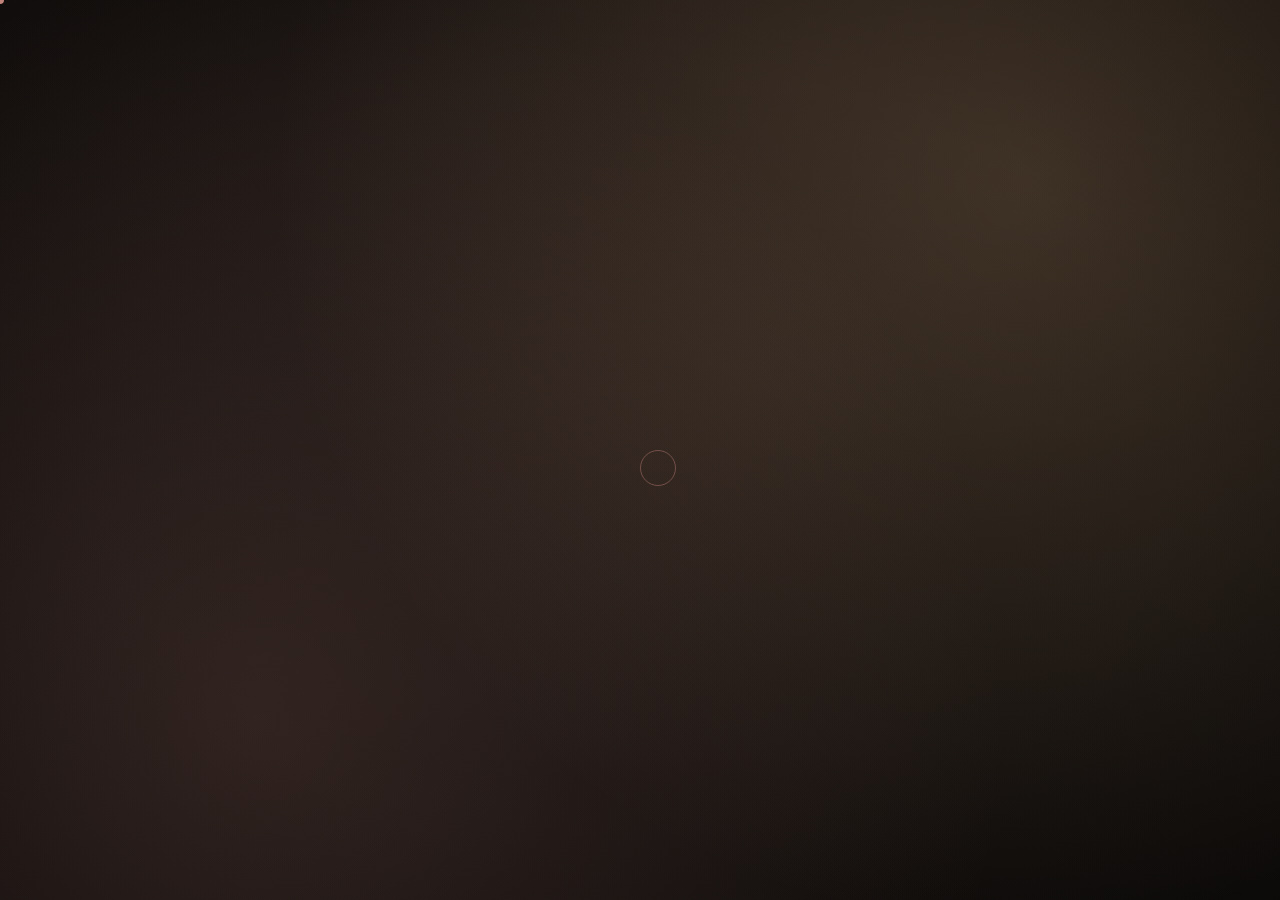
==== commit 15d9ff58: "style(intro): remove bottom video progress bar for clean fullscreen aesthetic" ====
--- a/index.html
+++ b/index.html
@@ -29,11 +29,6 @@
       <div class="intro-overlay-scrim"></div>
     </div>
 
-    <!-- 하단 샴페인 골드 프로그레스 바 (영상 진행 표시) -->
-    <div class="intro-progress-bar" aria-hidden="true">
-      <div id="intro-progress-fill" class="intro-progress-fill"></div>
-    </div>
-
     <!-- 인트로 중앙 브랜드 & 예술적 타이포그래피 (영상 종료 시 애니메이션으로 등장) -->
     <div class="intro-content">
       <div class="intro-badge-wrap">
--- a/style.css
+++ b/style.css
@@ -216,28 +216,6 @@
   transition: background 1.4s ease;
 }
 
-/* 하단 샴페인 골드 헤어라인 프로그레스 바 */
-.intro-progress-bar {
-  position: absolute;
-  bottom: 0;
-  left: 0;
-  width: 100%;
-  height: 3px;
-  background: rgba(255, 255, 255, 0.08);
-  z-index: 4;
-  pointer-events: none;
-  overflow: hidden;
-  transition: opacity 0.8s ease;
-}
-
-.intro-progress-fill {
-  width: 0%;
-  height: 100%;
-  background: linear-gradient(90deg, #C2847A 0%, #D6A874 50%, #F5EFEB 100%);
-  box-shadow: 0 0 10px rgba(214, 168, 116, 0.85);
-  transition: width 0.15s linear;
-}
-
 /* --------------------------------------------------------------------------
    INTRO CONTENT: HIDDEN DURING VIDEO, BLOOMS AFTER VIDEO ENDS
    -------------------------------------------------------------------------- */
@@ -291,10 +269,6 @@
 .intro-splash.video-ended .intro-overlay-scrim {
   background: radial-gradient(ellipse at 50% 50%, rgba(20, 17, 15, 0.4) 0%, rgba(18, 15, 13, 0.76) 60%, rgba(12, 10, 9, 0.94) 100%),
               linear-gradient(180deg, rgba(194, 132, 122, 0.14) 0%, rgba(18, 15, 13, 0.65) 50%, rgba(12, 10, 9, 0.95) 100%);
-}
-
-.intro-splash.video-ended .intro-progress-bar {
-  opacity: 0;
 }
 
 .intro-splash.video-ended .intro-content {
